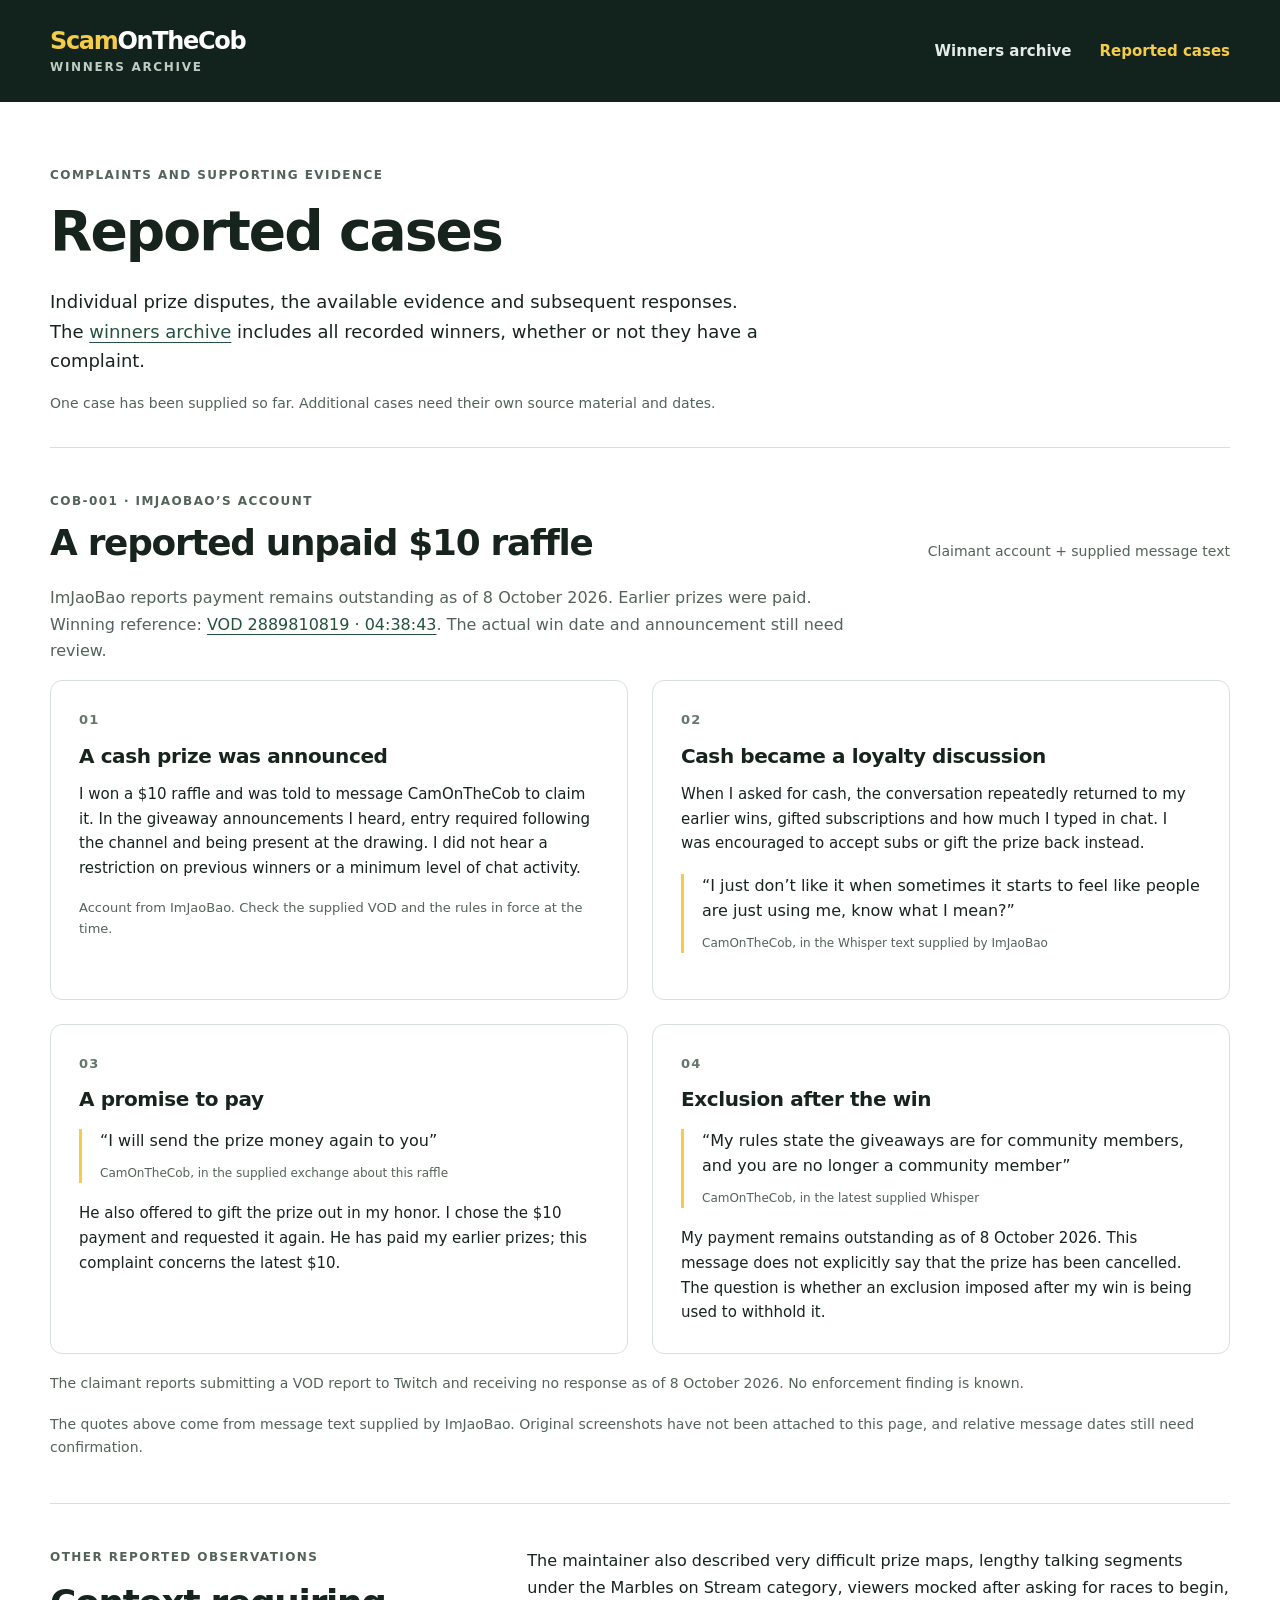
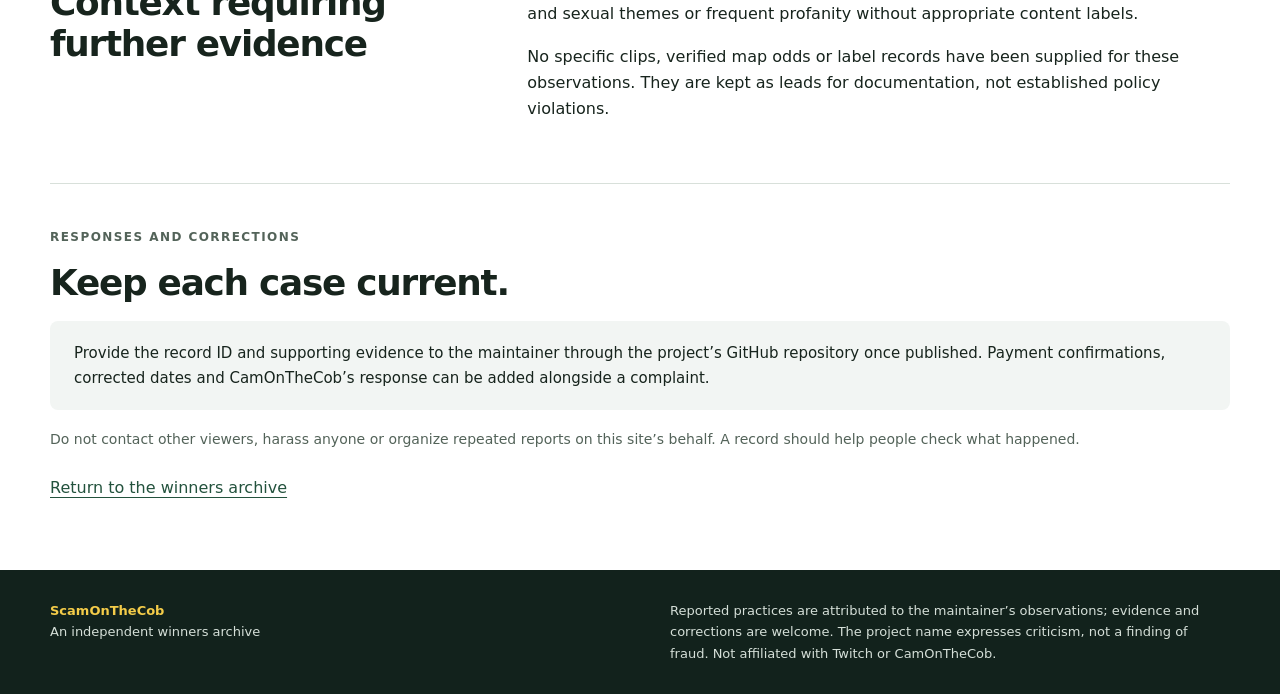
==== cases.html @ 13091b41 "Add files via upload" ====
<!doctype html>
<html lang="en">
<head>
  <meta charset="utf-8">
  <meta name="viewport" content="width=device-width, initial-scale=1">
  <meta name="description" content="Reported prize disputes and supporting evidence connected to the ScamOnTheCob winners archive.">
  <meta name="theme-color" content="#12221c">
  <title>Reported cases — ScamOnTheCob</title>
  <link rel="icon" type="image/svg+xml" href="data:image/svg+xml,%3Csvg xmlns='http://www.w3.org/2000/svg' viewBox='0 0 32 32'%3E%3Crect width='32' height='32' rx='7' fill='%2312221c'/%3E%3Cpath d='M9 8h14v17H9z' fill='none' stroke='%23f4cc49' stroke-width='2'/%3E%3Cpath d='m12 16 3 3 6-7' fill='none' stroke='%23f4cc49' stroke-width='2'/%3E%3C/svg%3E">
  <link rel="stylesheet" href="assets/style.css">
</head>
<body>
  <a class="skip" href="#main">Skip to content</a>
  <header class="site-header"><div class="shell header-inner">
    <a class="wordmark" href="index.html">Scam<span>OnTheCob</span><small>WINNERS ARCHIVE</small></a>
    <nav aria-label="Main navigation"><a href="index.html#winners">Winners archive</a><a href="cases.html" aria-current="page">Reported cases</a></nav>
  </div></header>
  <main id="main" class="shell">
    <section class="intro cases-intro" aria-labelledby="page-title"><div>
      <p class="eyebrow">COMPLAINTS AND SUPPORTING EVIDENCE</p><h1 id="page-title">Reported cases</h1>
      <p class="lede">Individual prize disputes, the available evidence and subsequent responses. The <a href="index.html#winners">winners archive</a> includes all recorded winners, whether or not they have a complaint.</p>
      <p class="source-note">One case has been supplied so far. Additional cases need their own source material and dates.</p>
    </div></section>
    <section id="COB-001" class="section" aria-labelledby="case-title">
      <div class="section-heading"><div><p class="eyebrow">COB-001 · IMJAOBAO’S ACCOUNT</p><h2 id="case-title">A reported unpaid $10 raffle</h2></div><span class="text-label">Claimant account + supplied message text</span></div>
      <p class="section-copy">ImJaoBao reports payment remains outstanding as of 8 October 2026. Earlier prizes were paid. Winning reference: <a href="https://www.twitch.tv/videos/2889810819?t=04h38m43s" target="_blank" rel="noopener noreferrer">VOD 2889810819 · 04:38:43</a>. The actual win date and announcement still need review.</p>
      <div class="narrative-grid">
        <article><span class="step">01</span><h3>A cash prize was announced</h3><p>I won a $10 raffle and was told to message CamOnTheCob to claim it. In the giveaway announcements I heard, entry required following the channel and being present at the drawing. I did not hear a restriction on previous winners or a minimum level of chat activity.</p><p class="attribution">Account from ImJaoBao. Check the supplied VOD and the rules in force at the time.</p></article>
        <article><span class="step">02</span><h3>Cash became a loyalty discussion</h3><p>When I asked for cash, the conversation repeatedly returned to my earlier wins, gifted subscriptions and how much I typed in chat. I was encouraged to accept subs or gift the prize back instead.</p><blockquote>“I just don’t like it when sometimes it starts to feel like people are just using me, know what I mean?”<cite>CamOnTheCob, in the Whisper text supplied by ImJaoBao</cite></blockquote></article>
        <article><span class="step">03</span><h3>A promise to pay</h3><blockquote>“I will send the prize money again to you”<cite>CamOnTheCob, in the supplied exchange about this raffle</cite></blockquote><p>He also offered to gift the prize out in my honor. I chose the $10 payment and requested it again. He has paid my earlier prizes; this complaint concerns the latest $10.</p></article>
        <article><span class="step">04</span><h3>Exclusion after the win</h3><blockquote>“My rules state the giveaways are for community members, and you are no longer a community member”<cite>CamOnTheCob, in the latest supplied Whisper</cite></blockquote><p>My payment remains outstanding as of 8 October 2026. This message does not explicitly say that the prize has been cancelled. The question is whether an exclusion imposed after my win is being used to withhold it.</p></article>
      </div>
      <p class="footnote">The claimant reports submitting a VOD report to Twitch and receiving no response as of 8 October 2026. No enforcement finding is known.</p>
      <p class="footnote">The quotes above come from message text supplied by ImJaoBao. Original screenshots have not been attached to this page, and relative message dates still need confirmation.</p>
    </section>
    <section class="section two-column" aria-labelledby="other-title">
      <div><p class="eyebrow">OTHER REPORTED OBSERVATIONS</p><h2 id="other-title">Context requiring further evidence</h2></div>
      <div><p>The maintainer also described very difficult prize maps, lengthy talking segments under the Marbles on Stream category, viewers mocked after asking for races to begin, and sexual themes or frequent profanity without appropriate content labels.</p><p>No specific clips, verified map odds or label records have been supplied for these observations. They are kept as leads for documentation, not established policy violations.</p></div>
    </section>
    <section class="section" aria-labelledby="corrections-title">
      <p class="eyebrow">RESPONSES AND CORRECTIONS</p><h2 id="corrections-title">Keep each case current.</h2>
      <p class="corrections">Provide the record ID and supporting evidence to the maintainer through the project’s GitHub repository once published. Payment confirmations, corrected dates and CamOnTheCob’s response can be added alongside a complaint.</p>
      <p class="footnote">Do not contact other viewers, harass anyone or organize repeated reports on this site’s behalf. A record should help people check what happened.</p>
      <p class="return-link"><a href="index.html#winners">Return to the winners archive</a></p>
    </section>
  </main>
  <footer><div class="shell footer-inner"><p><strong>ScamOnTheCob</strong><br>An independent winners archive</p><p>Reported practices are attributed to the maintainer’s observations; evidence and corrections are welcome. The project name expresses criticism, not a finding of fraud. Not affiliated with Twitch or CamOnTheCob.</p></div></footer>
</body>
</html>
---- assets/style.css ----
:root{--ink:#17241d;--muted:#536359;--green:#12221c;--accent:#f4cc49;--paper:#fff;--wash:#f2f5f3;--line:#d8e0da;--red:#8b2b24;--red-wash:#fff0ec;--blue:#244f7b;--blue-wash:#edf3fb;--radius:12px}
*{box-sizing:border-box}html{scroll-behavior:smooth;scroll-padding-top:24px}body{margin:0;background:var(--paper);color:var(--ink);font:1rem/1.65 system-ui,-apple-system,BlinkMacSystemFont,"Segoe UI",sans-serif}a{color:#23523d;text-decoration-thickness:1px;text-underline-offset:4px}a:hover{text-decoration-thickness:2px}a:focus-visible,summary:focus-visible,.table-wrap:focus-visible{outline:3px solid #a77900;outline-offset:5px}h1,h2,h3,p,blockquote{margin-top:0}h1,h2,h3{line-height:1.15;letter-spacing:-.035em}h1{font-size:clamp(2.2rem,4.3vw,3.8rem);max-width:800px;margin-bottom:24px}h2{font-size:clamp(1.8rem,2.8vw,2.45rem);margin-bottom:0}h3{font-size:1.25rem;margin-bottom:14px;letter-spacing:-.02em}p{margin-bottom:16px}.shell{width:min(1180px,calc(100% - 64px));margin:auto}.site-header{background:var(--green);color:white}.header-inner{min-height:102px;display:flex;align-items:center;justify-content:space-between;gap:32px}.wordmark{font-size:1.5rem;letter-spacing:-.055em;font-weight:850;color:var(--accent);text-decoration:none;line-height:1.3}.wordmark span{color:white}.wordmark small{display:block;font-size:.75rem;letter-spacing:.14em;font-weight:600;color:#becdc3;margin-top:3px}.site-header nav{display:flex;gap:28px;flex-wrap:wrap}.site-header nav a{color:#e5ebe7;text-decoration:none;font-weight:600;font-size:.9375rem}.site-header nav a:hover{color:var(--accent)}.intro{display:grid;grid-template-columns:minmax(0,1.8fr) minmax(290px,1fr);gap:64px;padding:64px 0 48px;align-items:start}.eyebrow{color:var(--muted);font-weight:750;letter-spacing:.12em;font-size:.75rem;margin-bottom:14px}.lede{font-size:1.125rem;max-width:720px;line-height:1.65}.source-note{font-size:.875rem;color:var(--muted);max-width:700px;margin-bottom:0}.case-summary{background:var(--wash);border:1px solid var(--line);border-top:5px solid var(--accent);padding:26px;border-radius:var(--radius)}.case-amount{font-size:3rem;line-height:1.1;letter-spacing:-.055em;font-weight:800;margin-bottom:18px}.case-amount span{font-size:.875rem;color:var(--muted);letter-spacing:0;font-weight:500}.case-summary p:not(.case-amount):not(.eyebrow){font-size:.9375rem}.case-summary small{display:block;color:var(--muted);font-size:.8125rem;margin-top:14px;line-height:1.6}.button{display:block;text-align:center;text-decoration:none;background:var(--green);color:white;padding:12px 14px;border-radius:6px;font-size:.875rem;font-weight:650}.button:hover{background:#254333}.badge{display:inline-block;padding:5px 9px;border-radius:5px;font-size:.8125rem;line-height:1.5;font-weight:700}.badge-unpaid{color:var(--red);background:var(--red-wash);border:1px solid #f0c4ba}.badge-unknown{color:#59481a;background:#faf3d9;border:1px solid #e6d89f}.badge-paid{color:#1c5637;background:#e7f5ec;border:1px solid #b4d6c1}.badge-reviewed{color:var(--blue);background:var(--blue-wash);border:1px solid #bfd0e7}.section{padding:44px 0;border-top:1px solid var(--line)}.section-heading{display:flex;align-items:end;justify-content:space-between;gap:28px;margin-bottom:22px}.section-heading .eyebrow{margin-bottom:10px}.updated,.text-label{font-size:.875rem;color:var(--muted);margin:0}.section-copy{max-width:820px;color:var(--muted)}.stats{display:grid;grid-template-columns:repeat(3,1fr);border:1px solid var(--line);border-radius:var(--radius);margin:26px 0;overflow:hidden}.stats>div{padding:20px 24px;display:flex;gap:16px;align-items:center}.stats>div+div{border-left:1px solid var(--line)}.stats strong{font-size:1.8rem;line-height:1.1}.stats span{font-size:.875rem;color:var(--muted)}.table-wrap{overflow-x:auto;border:1px solid var(--line);border-radius:var(--radius)}table{width:100%;border-collapse:collapse;text-align:left;min-width:790px}thead{background:var(--wash)}th,td{padding:20px 22px;border-bottom:1px solid var(--line);vertical-align:top}thead th{font-size:.8125rem;font-weight:750;color:var(--muted)}tbody th{font-size:1rem;font-weight:700}tbody tr:last-child>*{border-bottom:0}td{font-size:.9375rem}td small,th small{display:block;font-size:.8125rem;color:var(--muted);margin-top:7px;font-weight:400}td a{font-size:.875rem;font-weight:650}.record-notes{margin-top:10px;font-size:.8125rem;max-width:280px}.record-notes summary{cursor:pointer;color:var(--muted)}.record-notes p{margin:8px 0 0}.footnote{font-size:.875rem;color:var(--muted);margin:18px 0 0}.legend{display:grid;grid-template-columns:repeat(2,1fr);gap:4px 32px;margin-top:20px}.legend p{font-size:.8125rem;color:var(--muted);margin-bottom:6px}.narrative-grid{display:grid;grid-template-columns:repeat(2,1fr);gap:24px}.narrative-grid article{border:1px solid var(--line);border-radius:var(--radius);padding:28px;position:relative}.step{display:block;font-size:.8125rem;letter-spacing:.1em;color:#64776b;font-weight:700;margin-bottom:14px}.narrative-grid p{font-size:.9375rem}.narrative-grid p:last-child{margin-bottom:0}.narrative-grid .attribution{font-size:.8125rem;color:var(--muted)}blockquote{border-left:3px solid var(--accent);margin:18px 0;padding:0 0 0 18px;font-size:1rem;line-height:1.55}cite{display:block;font-style:normal;color:var(--muted);font-size:.75rem;line-height:1.6;margin-top:10px}.two-column{display:grid;grid-template-columns:1fr 1.7fr;gap:64px}.observations{border-top:1px solid var(--line);padding-top:18px;margin-top:20px}.observations summary{font-weight:650;cursor:pointer}.observations div{padding-top:15px}.standards-grid{display:grid;grid-template-columns:repeat(3,1fr);gap:32px}.standards-grid p{font-size:.9375rem;color:var(--muted)}.corrections{background:var(--wash);border-radius:8px;padding:20px 24px;font-size:.9375rem;margin:18px 0 0}footer{background:var(--green);color:#d5dfd8;margin-top:24px;padding:30px 0}.footer-inner{display:flex;justify-content:space-between;gap:40px;font-size:.8125rem}.footer-inner p{margin:0}.footer-inner p:last-child{max-width:560px}.footer-inner strong{color:var(--accent)}.sr-only{position:absolute;width:1px;height:1px;padding:0;overflow:hidden;clip:rect(0,0,0,0);white-space:nowrap;border:0}.skip{position:absolute;left:16px;top:-100px;background:var(--accent);color:var(--ink);padding:8px 12px;z-index:2}.skip:focus{top:8px}
@media(max-width:980px){.intro{gap:32px;grid-template-columns:minmax(0,1.45fr) minmax(270px,1fr)}.stats>div{padding:18px;gap:10px}.two-column{gap:32px}.standards-grid{gap:24px}}
@media(max-width:700px){.shell{width:calc(100% - 36px)}.header-inner{padding:22px 0;align-items:start;flex-direction:column;gap:18px}.site-header nav{gap:24px}.intro{grid-template-columns:1fr;padding:36px 0;gap:28px}h1{font-size:2.4rem}.section{padding:32px 0}.section-heading{align-items:start;flex-direction:column;gap:12px}.stats{grid-template-columns:1fr;margin:20px 0}.stats>div{padding:14px 18px}.stats>div+div{border-left:0;border-top:1px solid var(--line)}.stats strong{min-width:32px}.narrative-grid,.two-column,.standards-grid,.legend{grid-template-columns:1fr}.narrative-grid{gap:16px}.narrative-grid article{padding:24px}.two-column{gap:22px}.standards-grid{gap:16px}.standards-grid h3{margin-bottom:10px}.footer-inner{flex-direction:column;gap:18px}.case-summary{padding:24px}}
@media(prefers-reduced-motion:reduce){html{scroll-behavior:auto}}
@media print{.site-header nav,.skip,.button{display:none}.shell{width:100%}.intro{padding-top:24px}.section{break-inside:avoid}.site-header,footer{background:white;color:black}.wordmark,.wordmark span,.wordmark small,.footer-inner strong{color:black}}
.archive-intro{padding-top:40px;padding-bottom:36px;gap:48px}.archive-intro h1{font-size:clamp(2.25rem,3.5vw,3.25rem);margin-bottom:18px}.archive-intro .lede{margin-bottom:0}.archive-summary{padding:24px 26px;border-left:4px solid var(--accent);background:var(--wash);border-radius:0 8px 8px 0}.archive-summary h2{font-size:1.5rem;letter-spacing:-.025em;margin-bottom:14px}.archive-summary p{font-size:.9375rem}.archive-summary p:last-child{margin-bottom:0}.concern-grid{gap:24px;margin:28px 0}.concern-grid article{padding:24px;border:1px solid var(--line);border-radius:var(--radius)}.concern-grid .step{margin-bottom:18px}.concern-grid .concern-point{margin-bottom:0;margin-top:22px;font-weight:700;color:var(--ink);font-size:.875rem}.archive-position{max-width:980px;margin:24px 0 0;font-size:1.0625rem}.cases-link-section{display:flex;align-items:center;justify-content:space-between;gap:40px}.cases-link-section>div{max-width:760px}.cases-link-section h2{margin-bottom:16px}.cases-link-section p:last-child{margin-bottom:0}.cases-link-section .button{min-width:200px;flex-shrink:0}.cases-intro{display:block;max-width:900px;padding-bottom:32px}.return-link{margin:24px 0 0}.site-header nav a[aria-current="page"]{color:var(--accent)}
@media(max-width:980px){.archive-intro{gap:28px}.concern-grid{grid-template-columns:1fr}.cases-link-section{gap:24px}}
@media(max-width:700px){.archive-intro{gap:24px;padding-top:30px;padding-bottom:30px}.archive-summary{padding:22px}.cases-link-section{display:block}.cases-link-section .button{margin-top:24px;min-width:0}.cases-intro{padding-top:30px}.archive-position{font-size:1rem}}
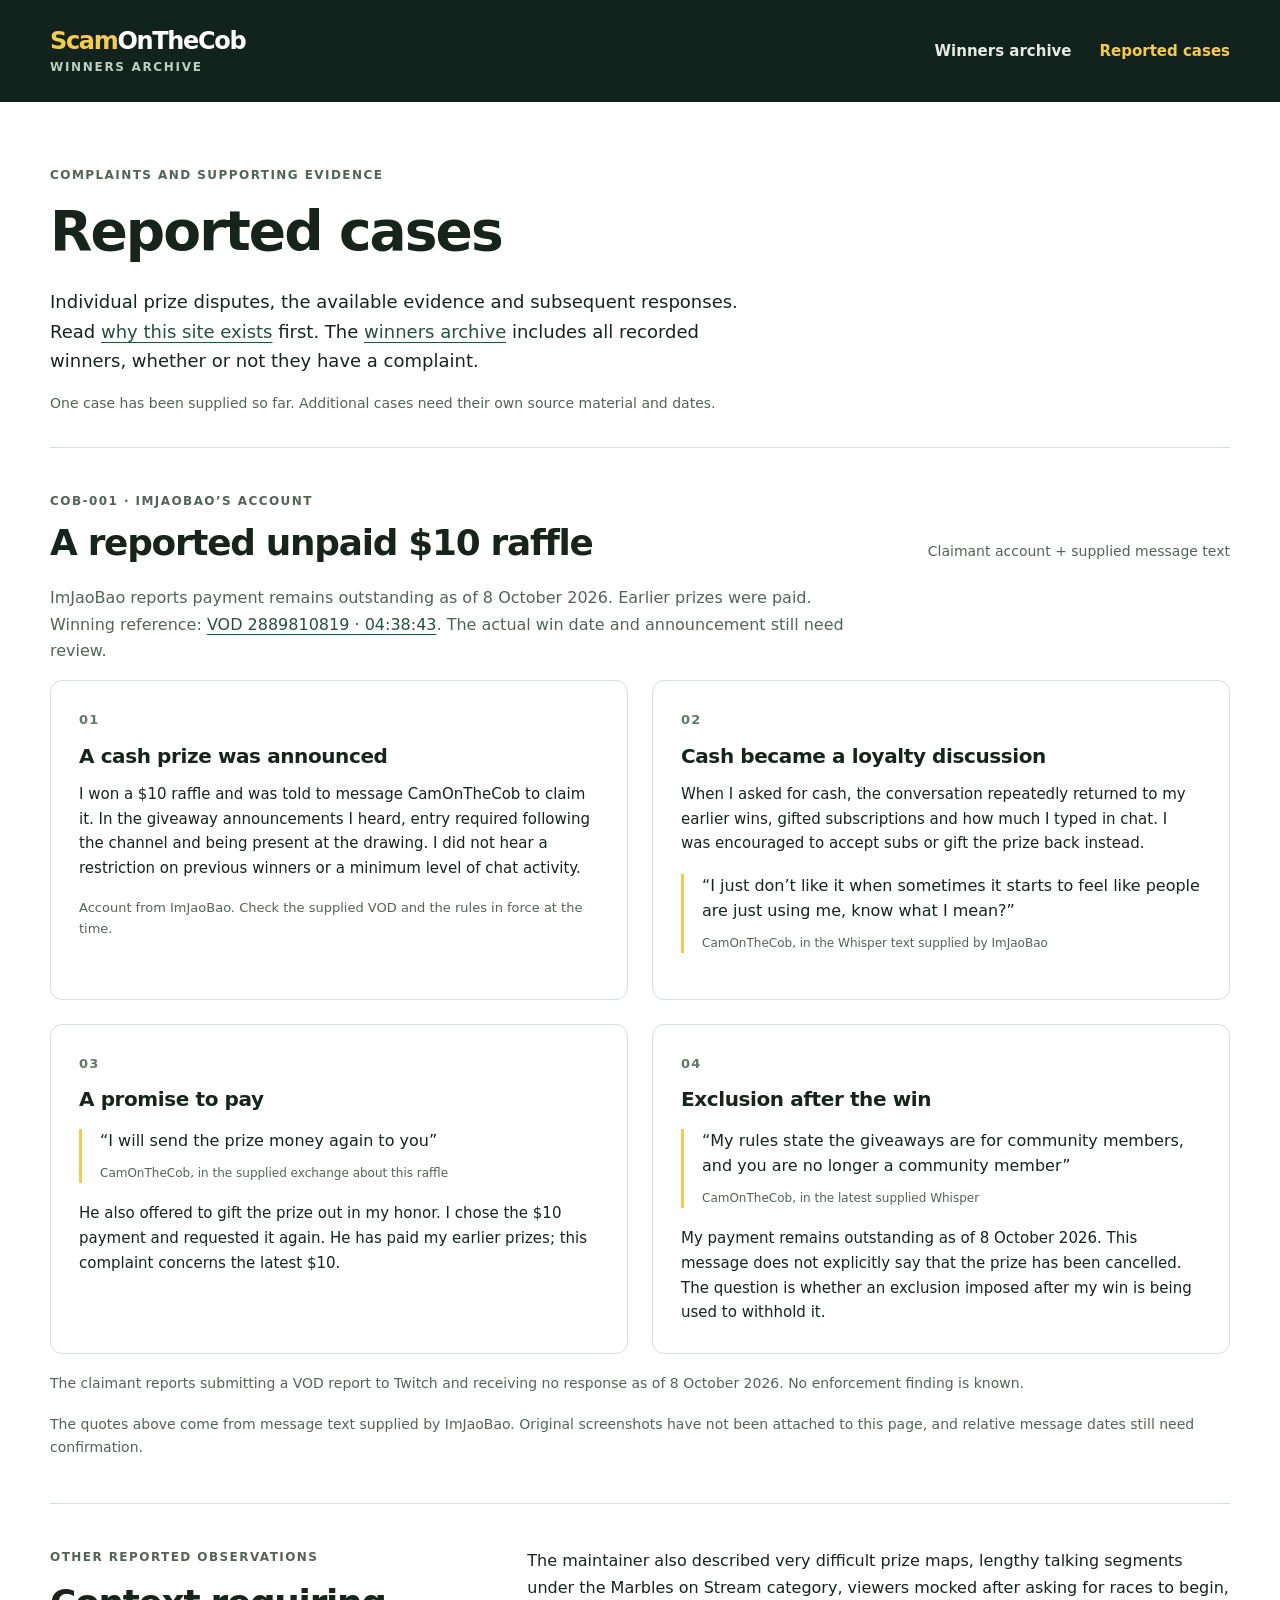
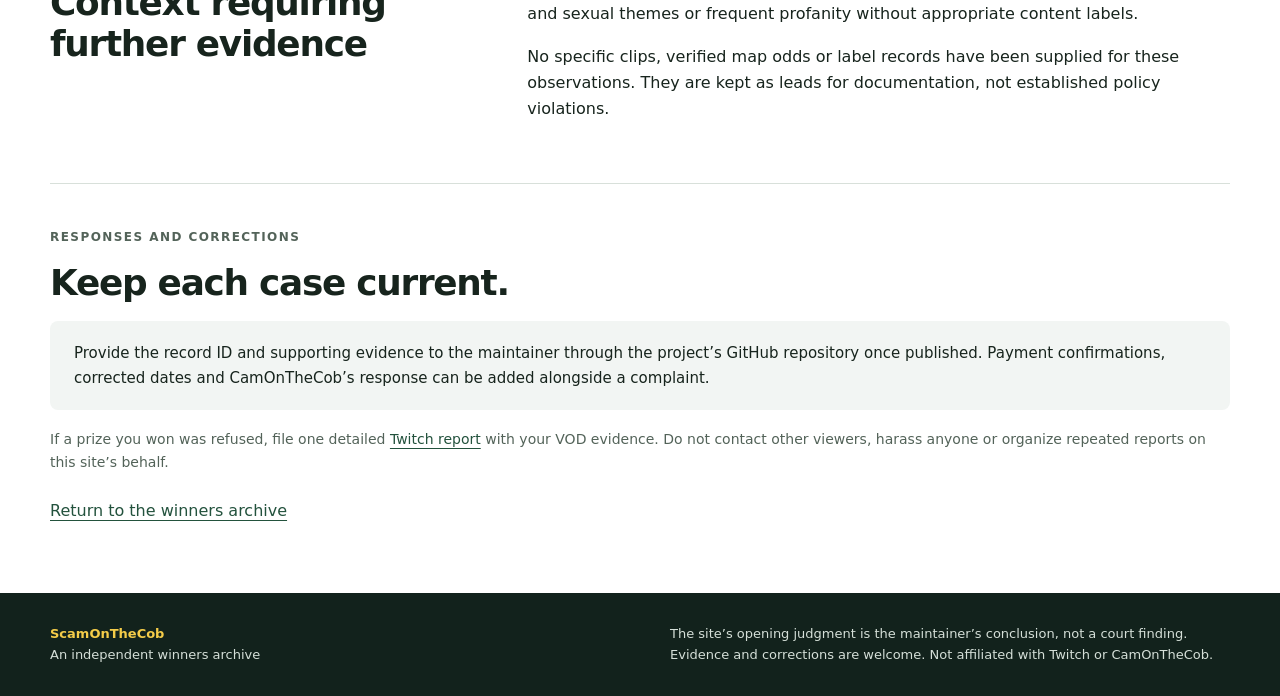
==== commit 1f8def9d: "Lead the homepage with why this site exists. State the maintainer’s case against CamOnTheCob’s givea" ====
--- a/cases.html
+++ b/cases.html
@@ -18,7 +18,7 @@
   <main id="main" class="shell">
     <section class="intro cases-intro" aria-labelledby="page-title"><div>
       <p class="eyebrow">COMPLAINTS AND SUPPORTING EVIDENCE</p><h1 id="page-title">Reported cases</h1>
-      <p class="lede">Individual prize disputes, the available evidence and subsequent responses. The <a href="index.html#winners">winners archive</a> includes all recorded winners, whether or not they have a complaint.</p>
+      <p class="lede">Individual prize disputes, the available evidence and subsequent responses. Read <a href="index.html#why">why this site exists</a> first. The <a href="index.html#winners">winners archive</a> includes all recorded winners, whether or not they have a complaint.</p>
       <p class="source-note">One case has been supplied so far. Additional cases need their own source material and dates.</p>
     </div></section>
     <section id="COB-001" class="section" aria-labelledby="case-title">
@@ -40,10 +40,10 @@
     <section class="section" aria-labelledby="corrections-title">
       <p class="eyebrow">RESPONSES AND CORRECTIONS</p><h2 id="corrections-title">Keep each case current.</h2>
       <p class="corrections">Provide the record ID and supporting evidence to the maintainer through the project’s GitHub repository once published. Payment confirmations, corrected dates and CamOnTheCob’s response can be added alongside a complaint.</p>
-      <p class="footnote">Do not contact other viewers, harass anyone or organize repeated reports on this site’s behalf. A record should help people check what happened.</p>
+      <p class="footnote">If a prize you won was refused, file one detailed <a href="https://help.twitch.tv/s/article/how-to-file-a-user-report?language=en_US" target="_blank" rel="noopener noreferrer">Twitch report</a> with your VOD evidence. Do not contact other viewers, harass anyone or organize repeated reports on this site’s behalf.</p>
       <p class="return-link"><a href="index.html#winners">Return to the winners archive</a></p>
     </section>
   </main>
-  <footer><div class="shell footer-inner"><p><strong>ScamOnTheCob</strong><br>An independent winners archive</p><p>Reported practices are attributed to the maintainer’s observations; evidence and corrections are welcome. The project name expresses criticism, not a finding of fraud. Not affiliated with Twitch or CamOnTheCob.</p></div></footer>
+  <footer><div class="shell footer-inner"><p><strong>ScamOnTheCob</strong><br>An independent winners archive</p><p>The site’s opening judgment is the maintainer’s conclusion, not a court finding. Evidence and corrections are welcome. Not affiliated with Twitch or CamOnTheCob.</p></div></footer>
 </body>
 </html>
--- a/assets/style.css
+++ b/assets/style.css
@@ -4,6 +4,6 @@
 @media(max-width:700px){.shell{width:calc(100% - 36px)}.header-inner{padding:22px 0;align-items:start;flex-direction:column;gap:18px}.site-header nav{gap:24px}.intro{grid-template-columns:1fr;padding:36px 0;gap:28px}h1{font-size:2.4rem}.section{padding:32px 0}.section-heading{align-items:start;flex-direction:column;gap:12px}.stats{grid-template-columns:1fr;margin:20px 0}.stats>div{padding:14px 18px}.stats>div+div{border-left:0;border-top:1px solid var(--line)}.stats strong{min-width:32px}.narrative-grid,.two-column,.standards-grid,.legend{grid-template-columns:1fr}.narrative-grid{gap:16px}.narrative-grid article{padding:24px}.two-column{gap:22px}.standards-grid{gap:16px}.standards-grid h3{margin-bottom:10px}.footer-inner{flex-direction:column;gap:18px}.case-summary{padding:24px}}
 @media(prefers-reduced-motion:reduce){html{scroll-behavior:auto}}
 @media print{.site-header nav,.skip,.button{display:none}.shell{width:100%}.intro{padding-top:24px}.section{break-inside:avoid}.site-header,footer{background:white;color:black}.wordmark,.wordmark span,.wordmark small,.footer-inner strong{color:black}}
-.archive-intro{padding-top:40px;padding-bottom:36px;gap:48px}.archive-intro h1{font-size:clamp(2.25rem,3.5vw,3.25rem);margin-bottom:18px}.archive-intro .lede{margin-bottom:0}.archive-summary{padding:24px 26px;border-left:4px solid var(--accent);background:var(--wash);border-radius:0 8px 8px 0}.archive-summary h2{font-size:1.5rem;letter-spacing:-.025em;margin-bottom:14px}.archive-summary p{font-size:.9375rem}.archive-summary p:last-child{margin-bottom:0}.concern-grid{gap:24px;margin:28px 0}.concern-grid article{padding:24px;border:1px solid var(--line);border-radius:var(--radius)}.concern-grid .step{margin-bottom:18px}.concern-grid .concern-point{margin-bottom:0;margin-top:22px;font-weight:700;color:var(--ink);font-size:.875rem}.archive-position{max-width:980px;margin:24px 0 0;font-size:1.0625rem}.cases-link-section{display:flex;align-items:center;justify-content:space-between;gap:40px}.cases-link-section>div{max-width:760px}.cases-link-section h2{margin-bottom:16px}.cases-link-section p:last-child{margin-bottom:0}.cases-link-section .button{min-width:200px;flex-shrink:0}.cases-intro{display:block;max-width:900px;padding-bottom:32px}.return-link{margin:24px 0 0}.site-header nav a[aria-current="page"]{color:var(--accent)}
-@media(max-width:980px){.archive-intro{gap:28px}.concern-grid{grid-template-columns:1fr}.cases-link-section{gap:24px}}
-@media(max-width:700px){.archive-intro{gap:24px;padding-top:30px;padding-bottom:30px}.archive-summary{padding:22px}.cases-link-section{display:block}.cases-link-section .button{margin-top:24px;min-width:0}.cases-intro{padding-top:30px}.archive-position{font-size:1rem}}
+.why-open{padding:48px 0 20px}.why-open h1{max-width:920px}.why-points{display:grid;grid-template-columns:repeat(2,1fr);gap:18px;margin:8px 0 28px}.why-points article{border:1px solid var(--line);border-radius:var(--radius);padding:22px 24px;background:var(--wash)}.why-points h3{font-size:1.05rem;margin-bottom:10px}.why-points p{margin-bottom:0;font-size:.9375rem;color:var(--muted)}.why-points article:last-child{grid-column:1 / -1}.report-box{border:1px solid #f0c4ba;background:var(--red-wash);border-radius:var(--radius);padding:24px 26px;margin-bottom:12px}.report-box h2{font-size:1.35rem;margin-bottom:12px}.report-box p{margin-bottom:12px}.report-box .report-links{margin-bottom:0;font-weight:650}.archive-intro{padding-top:40px;padding-bottom:36px;gap:48px}.archive-intro h1,.archive-intro h2#archive-lead{font-size:clamp(2.25rem,3.5vw,3.25rem);margin-bottom:18px;max-width:800px}.archive-intro .lede{margin-bottom:0}.archive-summary{padding:24px 26px;border-left:4px solid var(--accent);background:var(--wash);border-radius:0 8px 8px 0}.archive-summary h2{font-size:1.5rem;letter-spacing:-.025em;margin-bottom:14px}.archive-summary p{font-size:.9375rem}.archive-summary p:last-child{margin-bottom:0}.concern-grid{gap:24px;margin:28px 0}.concern-grid article{padding:24px;border:1px solid var(--line);border-radius:var(--radius)}.concern-grid .step{margin-bottom:18px}.concern-grid .concern-point{margin-bottom:0;margin-top:22px;font-weight:700;color:var(--ink);font-size:.875rem}.archive-position{max-width:980px;margin:24px 0 0;font-size:1.0625rem}.cases-link-section{display:flex;align-items:center;justify-content:space-between;gap:40px}.cases-link-section>div{max-width:760px}.cases-link-section h2{margin-bottom:16px}.cases-link-section p:last-child{margin-bottom:0}.cases-link-section .button{min-width:200px;flex-shrink:0}.cases-intro{display:block;max-width:900px;padding-bottom:32px}.return-link{margin:24px 0 0}.site-header nav a[aria-current="page"]{color:var(--accent)}
+@media(max-width:980px){.archive-intro{gap:28px}.concern-grid{grid-template-columns:1fr}.why-points{grid-template-columns:1fr}.why-points article:last-child{grid-column:auto}.cases-link-section{gap:24px}}
+@media(max-width:700px){.why-open{padding-top:30px}.archive-intro{gap:24px;padding-top:30px;padding-bottom:30px}.archive-summary{padding:22px}.cases-link-section{display:block}.cases-link-section .button{margin-top:24px;min-width:0}.cases-intro{padding-top:30px}.archive-position{font-size:1rem}}
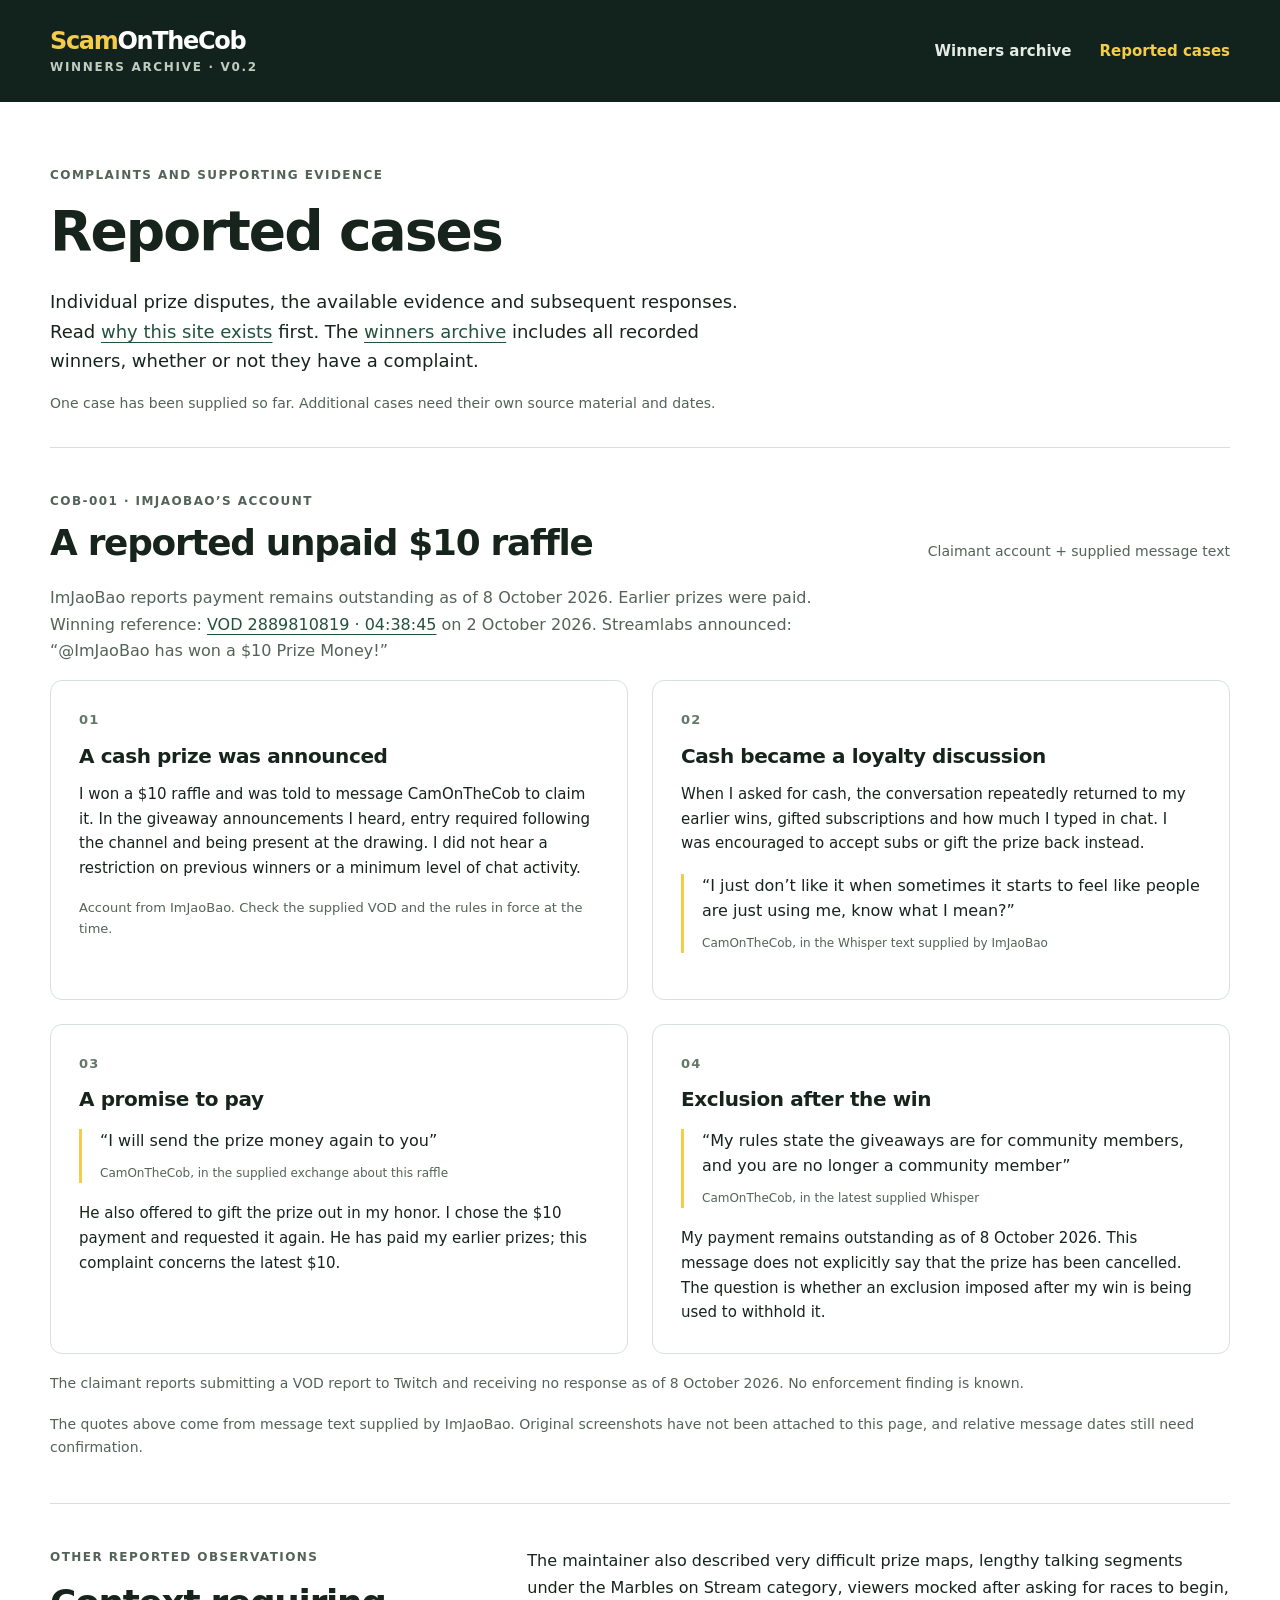
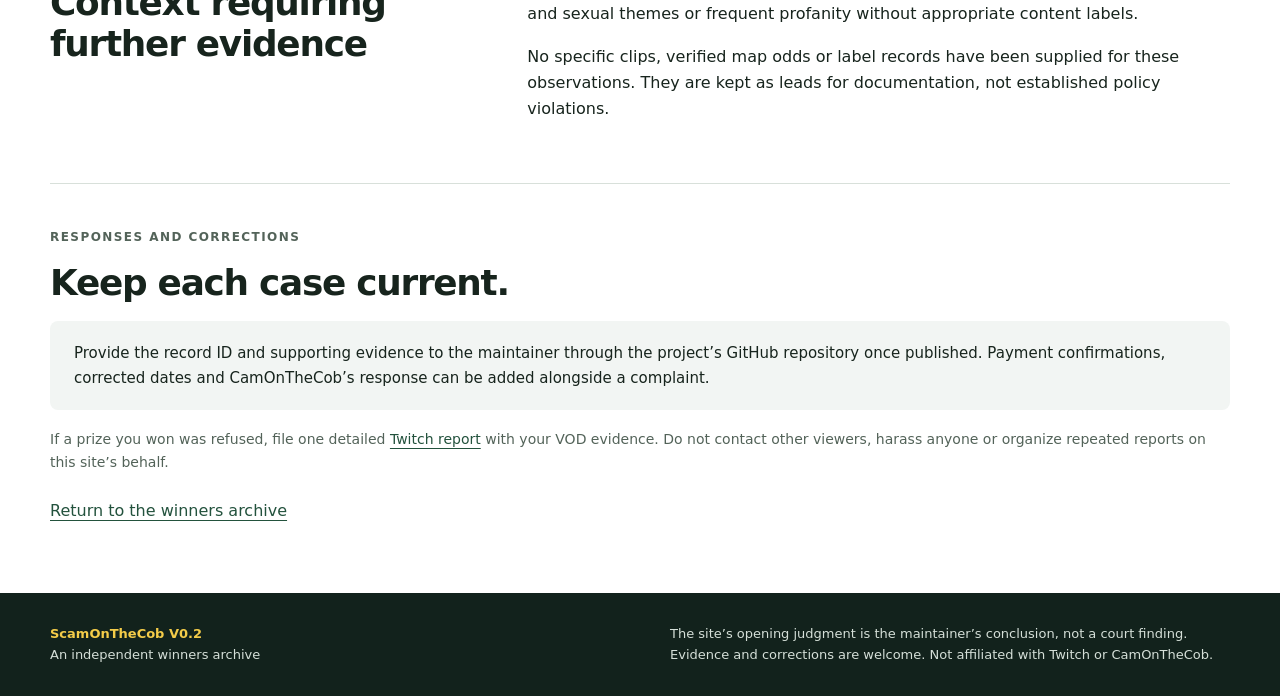
==== commit c5697c3a: "Publish raffle winners as ScamOnTheCob V0.2. Record Streamlabs  raffles with calendar dates where kn" ====
--- a/cases.html
+++ b/cases.html
@@ -12,7 +12,7 @@
 <body>
   <a class="skip" href="#main">Skip to content</a>
   <header class="site-header"><div class="shell header-inner">
-    <a class="wordmark" href="index.html">Scam<span>OnTheCob</span><small>WINNERS ARCHIVE</small></a>
+    <a class="wordmark" href="index.html">Scam<span>OnTheCob</span><small>WINNERS ARCHIVE · V0.2</small></a>
     <nav aria-label="Main navigation"><a href="index.html#winners">Winners archive</a><a href="cases.html" aria-current="page">Reported cases</a></nav>
   </div></header>
   <main id="main" class="shell">
@@ -23,7 +23,7 @@
     </div></section>
     <section id="COB-001" class="section" aria-labelledby="case-title">
       <div class="section-heading"><div><p class="eyebrow">COB-001 · IMJAOBAO’S ACCOUNT</p><h2 id="case-title">A reported unpaid $10 raffle</h2></div><span class="text-label">Claimant account + supplied message text</span></div>
-      <p class="section-copy">ImJaoBao reports payment remains outstanding as of 8 October 2026. Earlier prizes were paid. Winning reference: <a href="https://www.twitch.tv/videos/2889810819?t=04h38m43s" target="_blank" rel="noopener noreferrer">VOD 2889810819 · 04:38:43</a>. The actual win date and announcement still need review.</p>
+      <p class="section-copy">ImJaoBao reports payment remains outstanding as of 8 October 2026. Earlier prizes were paid. Winning reference: <a href="https://www.twitch.tv/videos/2889810819?t=04h38m45s" target="_blank" rel="noopener noreferrer">VOD 2889810819 · 04:38:45</a> on 2 October 2026. Streamlabs announced: “@ImJaoBao has won a $10 Prize Money!”</p>
       <div class="narrative-grid">
         <article><span class="step">01</span><h3>A cash prize was announced</h3><p>I won a $10 raffle and was told to message CamOnTheCob to claim it. In the giveaway announcements I heard, entry required following the channel and being present at the drawing. I did not hear a restriction on previous winners or a minimum level of chat activity.</p><p class="attribution">Account from ImJaoBao. Check the supplied VOD and the rules in force at the time.</p></article>
         <article><span class="step">02</span><h3>Cash became a loyalty discussion</h3><p>When I asked for cash, the conversation repeatedly returned to my earlier wins, gifted subscriptions and how much I typed in chat. I was encouraged to accept subs or gift the prize back instead.</p><blockquote>“I just don’t like it when sometimes it starts to feel like people are just using me, know what I mean?”<cite>CamOnTheCob, in the Whisper text supplied by ImJaoBao</cite></blockquote></article>
@@ -44,6 +44,6 @@
       <p class="return-link"><a href="index.html#winners">Return to the winners archive</a></p>
     </section>
   </main>
-  <footer><div class="shell footer-inner"><p><strong>ScamOnTheCob</strong><br>An independent winners archive</p><p>The site’s opening judgment is the maintainer’s conclusion, not a court finding. Evidence and corrections are welcome. Not affiliated with Twitch or CamOnTheCob.</p></div></footer>
+  <footer><div class="shell footer-inner"><p><strong>ScamOnTheCob V0.2</strong><br>An independent winners archive</p><p>The site’s opening judgment is the maintainer’s conclusion, not a court finding. Evidence and corrections are welcome. Not affiliated with Twitch or CamOnTheCob.</p></div></footer>
 </body>
 </html>
--- a/assets/style.css
+++ b/assets/style.css
@@ -1,5 +1,5 @@
 :root{--ink:#17241d;--muted:#536359;--green:#12221c;--accent:#f4cc49;--paper:#fff;--wash:#f2f5f3;--line:#d8e0da;--red:#8b2b24;--red-wash:#fff0ec;--blue:#244f7b;--blue-wash:#edf3fb;--radius:12px}
-*{box-sizing:border-box}html{scroll-behavior:smooth;scroll-padding-top:24px}body{margin:0;background:var(--paper);color:var(--ink);font:1rem/1.65 system-ui,-apple-system,BlinkMacSystemFont,"Segoe UI",sans-serif}a{color:#23523d;text-decoration-thickness:1px;text-underline-offset:4px}a:hover{text-decoration-thickness:2px}a:focus-visible,summary:focus-visible,.table-wrap:focus-visible{outline:3px solid #a77900;outline-offset:5px}h1,h2,h3,p,blockquote{margin-top:0}h1,h2,h3{line-height:1.15;letter-spacing:-.035em}h1{font-size:clamp(2.2rem,4.3vw,3.8rem);max-width:800px;margin-bottom:24px}h2{font-size:clamp(1.8rem,2.8vw,2.45rem);margin-bottom:0}h3{font-size:1.25rem;margin-bottom:14px;letter-spacing:-.02em}p{margin-bottom:16px}.shell{width:min(1180px,calc(100% - 64px));margin:auto}.site-header{background:var(--green);color:white}.header-inner{min-height:102px;display:flex;align-items:center;justify-content:space-between;gap:32px}.wordmark{font-size:1.5rem;letter-spacing:-.055em;font-weight:850;color:var(--accent);text-decoration:none;line-height:1.3}.wordmark span{color:white}.wordmark small{display:block;font-size:.75rem;letter-spacing:.14em;font-weight:600;color:#becdc3;margin-top:3px}.site-header nav{display:flex;gap:28px;flex-wrap:wrap}.site-header nav a{color:#e5ebe7;text-decoration:none;font-weight:600;font-size:.9375rem}.site-header nav a:hover{color:var(--accent)}.intro{display:grid;grid-template-columns:minmax(0,1.8fr) minmax(290px,1fr);gap:64px;padding:64px 0 48px;align-items:start}.eyebrow{color:var(--muted);font-weight:750;letter-spacing:.12em;font-size:.75rem;margin-bottom:14px}.lede{font-size:1.125rem;max-width:720px;line-height:1.65}.source-note{font-size:.875rem;color:var(--muted);max-width:700px;margin-bottom:0}.case-summary{background:var(--wash);border:1px solid var(--line);border-top:5px solid var(--accent);padding:26px;border-radius:var(--radius)}.case-amount{font-size:3rem;line-height:1.1;letter-spacing:-.055em;font-weight:800;margin-bottom:18px}.case-amount span{font-size:.875rem;color:var(--muted);letter-spacing:0;font-weight:500}.case-summary p:not(.case-amount):not(.eyebrow){font-size:.9375rem}.case-summary small{display:block;color:var(--muted);font-size:.8125rem;margin-top:14px;line-height:1.6}.button{display:block;text-align:center;text-decoration:none;background:var(--green);color:white;padding:12px 14px;border-radius:6px;font-size:.875rem;font-weight:650}.button:hover{background:#254333}.badge{display:inline-block;padding:5px 9px;border-radius:5px;font-size:.8125rem;line-height:1.5;font-weight:700}.badge-unpaid{color:var(--red);background:var(--red-wash);border:1px solid #f0c4ba}.badge-unknown{color:#59481a;background:#faf3d9;border:1px solid #e6d89f}.badge-paid{color:#1c5637;background:#e7f5ec;border:1px solid #b4d6c1}.badge-reviewed{color:var(--blue);background:var(--blue-wash);border:1px solid #bfd0e7}.section{padding:44px 0;border-top:1px solid var(--line)}.section-heading{display:flex;align-items:end;justify-content:space-between;gap:28px;margin-bottom:22px}.section-heading .eyebrow{margin-bottom:10px}.updated,.text-label{font-size:.875rem;color:var(--muted);margin:0}.section-copy{max-width:820px;color:var(--muted)}.stats{display:grid;grid-template-columns:repeat(3,1fr);border:1px solid var(--line);border-radius:var(--radius);margin:26px 0;overflow:hidden}.stats>div{padding:20px 24px;display:flex;gap:16px;align-items:center}.stats>div+div{border-left:1px solid var(--line)}.stats strong{font-size:1.8rem;line-height:1.1}.stats span{font-size:.875rem;color:var(--muted)}.table-wrap{overflow-x:auto;border:1px solid var(--line);border-radius:var(--radius)}table{width:100%;border-collapse:collapse;text-align:left;min-width:790px}thead{background:var(--wash)}th,td{padding:20px 22px;border-bottom:1px solid var(--line);vertical-align:top}thead th{font-size:.8125rem;font-weight:750;color:var(--muted)}tbody th{font-size:1rem;font-weight:700}tbody tr:last-child>*{border-bottom:0}td{font-size:.9375rem}td small,th small{display:block;font-size:.8125rem;color:var(--muted);margin-top:7px;font-weight:400}td a{font-size:.875rem;font-weight:650}.record-notes{margin-top:10px;font-size:.8125rem;max-width:280px}.record-notes summary{cursor:pointer;color:var(--muted)}.record-notes p{margin:8px 0 0}.footnote{font-size:.875rem;color:var(--muted);margin:18px 0 0}.legend{display:grid;grid-template-columns:repeat(2,1fr);gap:4px 32px;margin-top:20px}.legend p{font-size:.8125rem;color:var(--muted);margin-bottom:6px}.narrative-grid{display:grid;grid-template-columns:repeat(2,1fr);gap:24px}.narrative-grid article{border:1px solid var(--line);border-radius:var(--radius);padding:28px;position:relative}.step{display:block;font-size:.8125rem;letter-spacing:.1em;color:#64776b;font-weight:700;margin-bottom:14px}.narrative-grid p{font-size:.9375rem}.narrative-grid p:last-child{margin-bottom:0}.narrative-grid .attribution{font-size:.8125rem;color:var(--muted)}blockquote{border-left:3px solid var(--accent);margin:18px 0;padding:0 0 0 18px;font-size:1rem;line-height:1.55}cite{display:block;font-style:normal;color:var(--muted);font-size:.75rem;line-height:1.6;margin-top:10px}.two-column{display:grid;grid-template-columns:1fr 1.7fr;gap:64px}.observations{border-top:1px solid var(--line);padding-top:18px;margin-top:20px}.observations summary{font-weight:650;cursor:pointer}.observations div{padding-top:15px}.standards-grid{display:grid;grid-template-columns:repeat(3,1fr);gap:32px}.standards-grid p{font-size:.9375rem;color:var(--muted)}.corrections{background:var(--wash);border-radius:8px;padding:20px 24px;font-size:.9375rem;margin:18px 0 0}footer{background:var(--green);color:#d5dfd8;margin-top:24px;padding:30px 0}.footer-inner{display:flex;justify-content:space-between;gap:40px;font-size:.8125rem}.footer-inner p{margin:0}.footer-inner p:last-child{max-width:560px}.footer-inner strong{color:var(--accent)}.sr-only{position:absolute;width:1px;height:1px;padding:0;overflow:hidden;clip:rect(0,0,0,0);white-space:nowrap;border:0}.skip{position:absolute;left:16px;top:-100px;background:var(--accent);color:var(--ink);padding:8px 12px;z-index:2}.skip:focus{top:8px}
+*{box-sizing:border-box}html{scroll-behavior:smooth;scroll-padding-top:24px}body{margin:0;background:var(--paper);color:var(--ink);font:1rem/1.65 system-ui,-apple-system,BlinkMacSystemFont,"Segoe UI",sans-serif}a{color:#23523d;text-decoration-thickness:1px;text-underline-offset:4px}a:hover{text-decoration-thickness:2px}a:focus-visible,summary:focus-visible,.table-wrap:focus-visible{outline:3px solid #a77900;outline-offset:5px}h1,h2,h3,p,blockquote{margin-top:0}h1,h2,h3{line-height:1.15;letter-spacing:-.035em}h1{font-size:clamp(2.2rem,4.3vw,3.8rem);max-width:800px;margin-bottom:24px}h2{font-size:clamp(1.8rem,2.8vw,2.45rem);margin-bottom:0}h3{font-size:1.25rem;margin-bottom:14px;letter-spacing:-.02em}p{margin-bottom:16px}.shell{width:min(1180px,calc(100% - 64px));margin:auto}.site-header{background:var(--green);color:white}.header-inner{min-height:102px;display:flex;align-items:center;justify-content:space-between;gap:32px}.wordmark{font-size:1.5rem;letter-spacing:-.055em;font-weight:850;color:var(--accent);text-decoration:none;line-height:1.3}.wordmark span{color:white}.wordmark small{display:block;font-size:.75rem;letter-spacing:.14em;font-weight:600;color:#becdc3;margin-top:3px}.site-header nav{display:flex;gap:28px;flex-wrap:wrap}.site-header nav a{color:#e5ebe7;text-decoration:none;font-weight:600;font-size:.9375rem}.site-header nav a:hover{color:var(--accent)}.intro{display:grid;grid-template-columns:minmax(0,1.8fr) minmax(290px,1fr);gap:64px;padding:64px 0 48px;align-items:start}.eyebrow{color:var(--muted);font-weight:750;letter-spacing:.12em;font-size:.75rem;margin-bottom:14px}.lede{font-size:1.125rem;max-width:720px;line-height:1.65}.source-note{font-size:.875rem;color:var(--muted);max-width:700px;margin-bottom:0}.case-summary{background:var(--wash);border:1px solid var(--line);border-top:5px solid var(--accent);padding:26px;border-radius:var(--radius)}.case-amount{font-size:3rem;line-height:1.1;letter-spacing:-.055em;font-weight:800;margin-bottom:18px}.case-amount span{font-size:.875rem;color:var(--muted);letter-spacing:0;font-weight:500}.case-summary p:not(.case-amount):not(.eyebrow){font-size:.9375rem}.case-summary small{display:block;color:var(--muted);font-size:.8125rem;margin-top:14px;line-height:1.6}.button{display:block;text-align:center;text-decoration:none;background:var(--green);color:white;padding:12px 14px;border-radius:6px;font-size:.875rem;font-weight:650}.button:hover{background:#254333}.badge{display:inline-block;padding:5px 9px;border-radius:5px;font-size:.8125rem;line-height:1.5;font-weight:700}.badge-unpaid{color:var(--red);background:var(--red-wash);border:1px solid #f0c4ba}.badge-unknown{color:#59481a;background:#faf3d9;border:1px solid #e6d89f}.badge-paid{color:#1c5637;background:#e7f5ec;border:1px solid #b4d6c1}.badge-reviewed{color:var(--blue);background:var(--blue-wash);border:1px solid #bfd0e7}.badge-subs{color:#5c3d16;background:#f8ecd8;border:1px solid #e2c89a}.section{padding:44px 0;border-top:1px solid var(--line)}.section-heading{display:flex;align-items:end;justify-content:space-between;gap:28px;margin-bottom:22px}.section-heading .eyebrow{margin-bottom:10px}.updated,.text-label{font-size:.875rem;color:var(--muted);margin:0}.section-copy{max-width:820px;color:var(--muted)}.stats{display:grid;grid-template-columns:repeat(3,1fr);border:1px solid var(--line);border-radius:var(--radius);margin:26px 0;overflow:hidden}.stats>div{padding:20px 24px;display:flex;gap:16px;align-items:center}.stats>div+div{border-left:1px solid var(--line)}.stats strong{font-size:1.8rem;line-height:1.1}.stats span{font-size:.875rem;color:var(--muted)}.table-wrap{overflow-x:auto;border:1px solid var(--line);border-radius:var(--radius)}table{width:100%;border-collapse:collapse;text-align:left;min-width:790px}thead{background:var(--wash)}th,td{padding:20px 22px;border-bottom:1px solid var(--line);vertical-align:top}thead th{font-size:.8125rem;font-weight:750;color:var(--muted)}tbody th{font-size:1rem;font-weight:700}tbody tr:last-child>*{border-bottom:0}td{font-size:.9375rem}td small,th small{display:block;font-size:.8125rem;color:var(--muted);margin-top:7px;font-weight:400}td a{font-size:.875rem;font-weight:650}.record-notes{margin-top:10px;font-size:.8125rem;max-width:280px}.record-notes summary{cursor:pointer;color:var(--muted)}.record-notes p{margin:8px 0 0}.footnote{font-size:.875rem;color:var(--muted);margin:18px 0 0}.legend{display:grid;grid-template-columns:repeat(2,1fr);gap:4px 32px;margin-top:20px}.legend p{font-size:.8125rem;color:var(--muted);margin-bottom:6px}.narrative-grid{display:grid;grid-template-columns:repeat(2,1fr);gap:24px}.narrative-grid article{border:1px solid var(--line);border-radius:var(--radius);padding:28px;position:relative}.step{display:block;font-size:.8125rem;letter-spacing:.1em;color:#64776b;font-weight:700;margin-bottom:14px}.narrative-grid p{font-size:.9375rem}.narrative-grid p:last-child{margin-bottom:0}.narrative-grid .attribution{font-size:.8125rem;color:var(--muted)}blockquote{border-left:3px solid var(--accent);margin:18px 0;padding:0 0 0 18px;font-size:1rem;line-height:1.55}cite{display:block;font-style:normal;color:var(--muted);font-size:.75rem;line-height:1.6;margin-top:10px}.two-column{display:grid;grid-template-columns:1fr 1.7fr;gap:64px}.observations{border-top:1px solid var(--line);padding-top:18px;margin-top:20px}.observations summary{font-weight:650;cursor:pointer}.observations div{padding-top:15px}.standards-grid{display:grid;grid-template-columns:repeat(3,1fr);gap:32px}.standards-grid p{font-size:.9375rem;color:var(--muted)}.corrections{background:var(--wash);border-radius:8px;padding:20px 24px;font-size:.9375rem;margin:18px 0 0}footer{background:var(--green);color:#d5dfd8;margin-top:24px;padding:30px 0}.footer-inner{display:flex;justify-content:space-between;gap:40px;font-size:.8125rem}.footer-inner p{margin:0}.footer-inner p:last-child{max-width:560px}.footer-inner strong{color:var(--accent)}.sr-only{position:absolute;width:1px;height:1px;padding:0;overflow:hidden;clip:rect(0,0,0,0);white-space:nowrap;border:0}.skip{position:absolute;left:16px;top:-100px;background:var(--accent);color:var(--ink);padding:8px 12px;z-index:2}.skip:focus{top:8px}
 @media(max-width:980px){.intro{gap:32px;grid-template-columns:minmax(0,1.45fr) minmax(270px,1fr)}.stats>div{padding:18px;gap:10px}.two-column{gap:32px}.standards-grid{gap:24px}}
 @media(max-width:700px){.shell{width:calc(100% - 36px)}.header-inner{padding:22px 0;align-items:start;flex-direction:column;gap:18px}.site-header nav{gap:24px}.intro{grid-template-columns:1fr;padding:36px 0;gap:28px}h1{font-size:2.4rem}.section{padding:32px 0}.section-heading{align-items:start;flex-direction:column;gap:12px}.stats{grid-template-columns:1fr;margin:20px 0}.stats>div{padding:14px 18px}.stats>div+div{border-left:0;border-top:1px solid var(--line)}.stats strong{min-width:32px}.narrative-grid,.two-column,.standards-grid,.legend{grid-template-columns:1fr}.narrative-grid{gap:16px}.narrative-grid article{padding:24px}.two-column{gap:22px}.standards-grid{gap:16px}.standards-grid h3{margin-bottom:10px}.footer-inner{flex-direction:column;gap:18px}.case-summary{padding:24px}}
 @media(prefers-reduced-motion:reduce){html{scroll-behavior:auto}}
